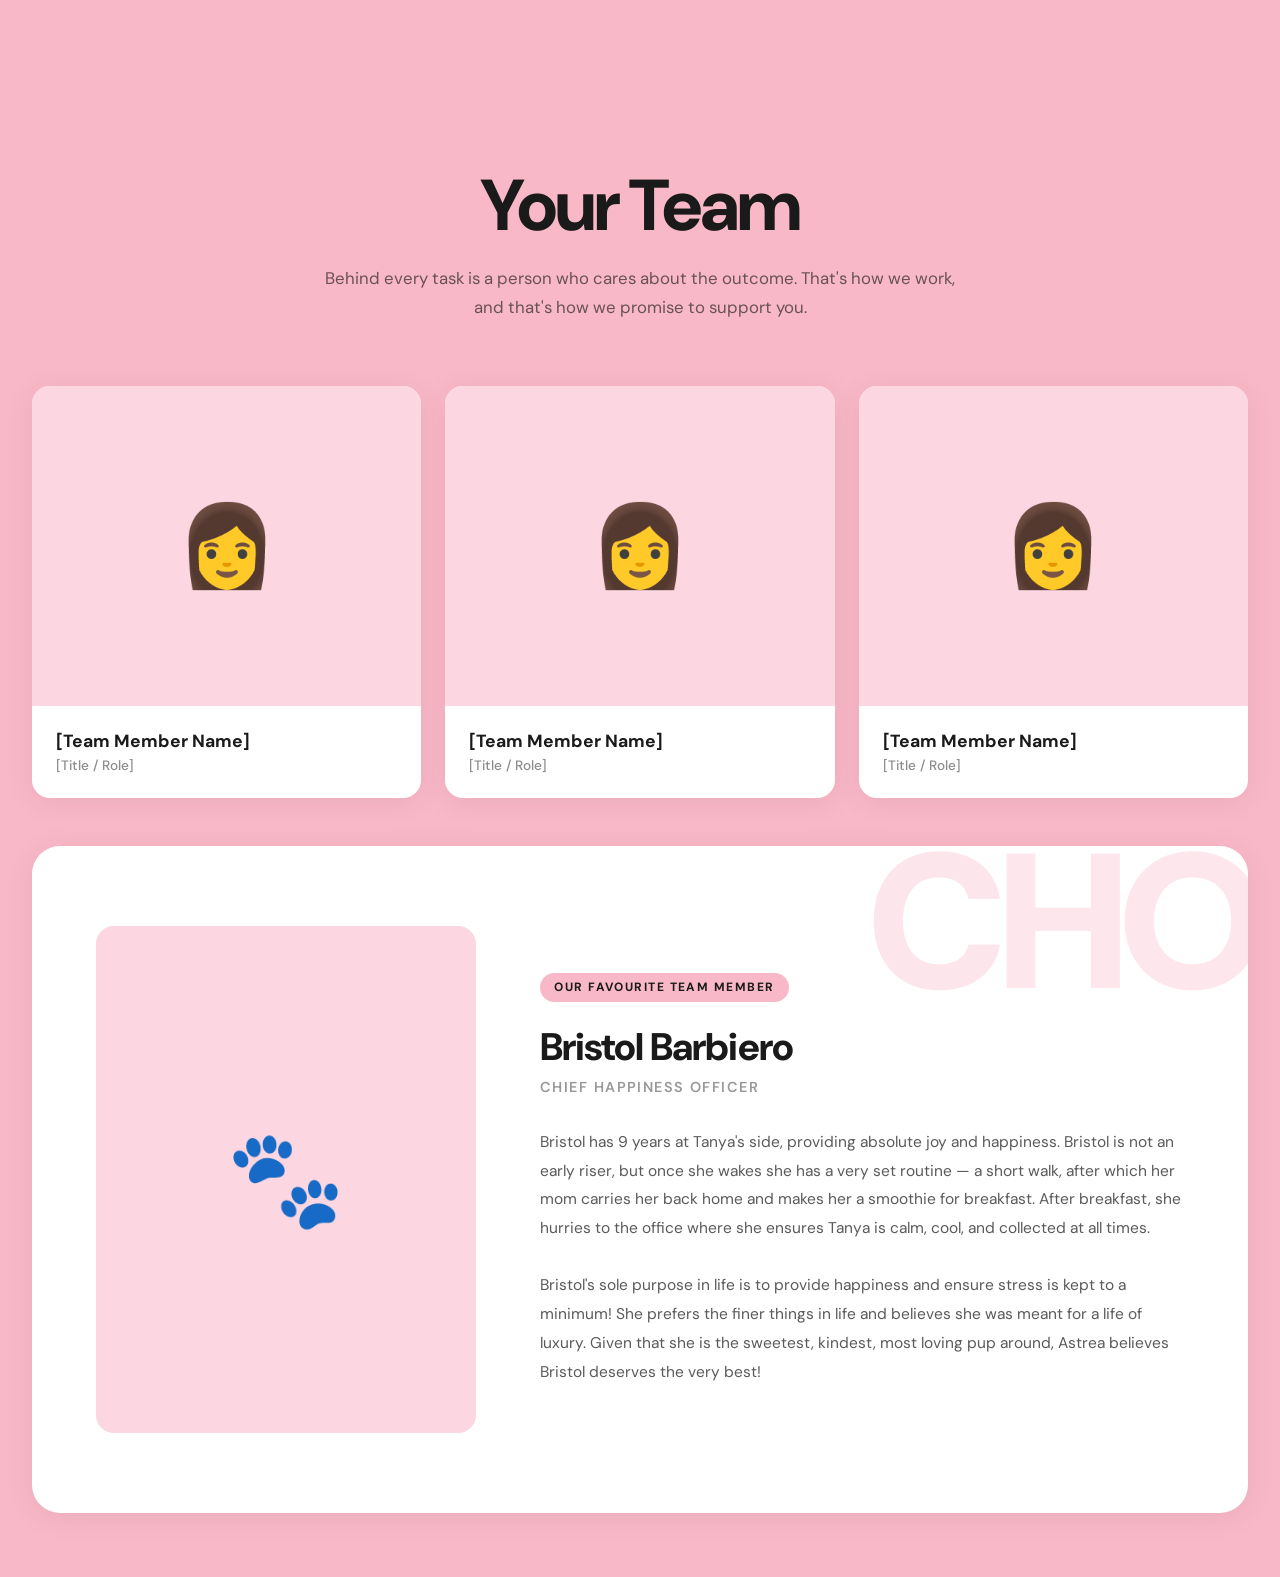
==== about.html @ 012e1cc3 "inital commit with all static files no links" ====
<!DOCTYPE html>
<html lang="en">
<head>
  <meta charset="UTF-8">
  <meta name="viewport" content="width=device-width, initial-scale=1.0">
  <title>About — Astrea eDiscovery</title>
  <link rel="icon" type="image/png" href="images/favicon.png">
  <link rel="stylesheet" href="css/style.css">
  <style>
    /* ── ABOUT PAGE ────────────────────────── */

    .page-hero {
      padding: 5rem 2rem 4rem;
      text-align: center;
      max-width: 700px;
      margin: 0 auto;
    }

    .page-hero h1 {
      font-size: clamp(2.8rem, 6vw, 4.5rem);
      font-weight: 800;
      letter-spacing: -0.03em;
      line-height: 1.05;
      margin-bottom: 1.25rem;
      opacity: 0;
      animation: heroFade 0.7s 0.1s ease forwards;
    }

    .page-hero p {
      font-size: 1.05rem;
      line-height: 1.75;
      color: rgba(26,26,26,0.65);
      opacity: 0;
      animation: heroFade 0.7s 0.3s ease forwards;
    }

    @keyframes heroFade {
      from { opacity: 0; transform: translateY(14px); }
      to   { opacity: 1; transform: translateY(0); }
    }

    /* ── TEAM GRID ──────────────────────────── */
    .team-section {
      padding: 0 2rem 3rem;
    }

    .team-grid {
      max-width: 1240px;
      margin: 0 auto;
      display: grid;
      grid-template-columns: repeat(3, 1fr);
      gap: 1.5rem;
    }

    .team-card {
      background: var(--white);
      border-radius: var(--radius-md);
      overflow: hidden;
      cursor: pointer;
      transition: transform var(--transition), box-shadow var(--transition);
      box-shadow: var(--shadow-card);
      position: relative;
    }

    .team-card:hover {
      transform: translateY(-6px);
      box-shadow: var(--shadow-lift);
    }

    .team-card:hover .card-overlay {
      opacity: 1;
    }

    .card-img-wrap {
      position: relative;
      height: 320px;
      overflow: hidden;
      background: var(--pink-light);
    }

    .card-img-wrap img {
      width: 100%;
      height: 100%;
      object-fit: cover;
      object-position: top center;
      transition: transform 0.5s ease;
    }

    .team-card:hover .card-img-wrap img {
      transform: scale(1.04);
    }

    .card-overlay {
      position: absolute;
      inset: 0;
      background: linear-gradient(to top, rgba(26,26,26,0.55) 0%, transparent 60%);
      opacity: 0;
      transition: opacity var(--transition);
      display: flex;
      align-items: flex-end;
      padding: 1.5rem;
    }

    .card-overlay span {
      color: white;
      font-weight: 700;
      font-size: 0.85rem;
      letter-spacing: 0.08em;
      text-transform: uppercase;
    }

    .card-info {
      padding: 1.5rem;
    }

    .card-info h3 {
      font-size: 1.1rem;
      font-weight: 700;
      margin-bottom: 0.3rem;
    }

    .card-info .role {
      font-size: 0.85rem;
      font-weight: 500;
      color: rgba(26,26,26,0.5);
    }

    /* ── MODAL ──────────────────────────────── */
    .modal-overlay {
      position: fixed;
      inset: 0;
      background: rgba(10,10,10,0.65);
      z-index: 1000;
      display: flex;
      align-items: center;
      justify-content: center;
      padding: 2rem;
      opacity: 0;
      visibility: hidden;
      transition: opacity 0.35s ease, visibility 0.35s ease;
      backdrop-filter: blur(4px);
    }

    .modal-overlay.open {
      opacity: 1;
      visibility: visible;
    }

    .modal {
      background: var(--white);
      border-radius: var(--radius-lg);
      max-width: 900px;
      width: 100%;
      max-height: 90vh;
      overflow: hidden;
      display: grid;
      grid-template-columns: 340px 1fr;
      transform: scale(0.9) translateY(20px);
      transition: transform 0.35s cubic-bezier(0.34,1.56,0.64,1);
      position: relative;
    }

    .modal-overlay.open .modal {
      transform: scale(1) translateY(0);
    }

    .modal-img {
      background: var(--pink-light);
      overflow: hidden;
    }

    .modal-img img {
      width: 100%;
      height: 100%;
      object-fit: cover;
      object-position: top center;
    }

    .modal-body {
      padding: 3rem 2.5rem;
      overflow-y: auto;
      display: flex;
      flex-direction: column;
      justify-content: center;
    }

    .modal-close {
      position: absolute;
      top: 1.25rem;
      right: 1.25rem;
      width: 36px;
      height: 36px;
      background: var(--dark);
      border: none;
      border-radius: 50%;
      display: flex;
      align-items: center;
      justify-content: center;
      cursor: pointer;
      color: white;
      transition: background var(--transition), transform var(--transition);
      z-index: 10;
    }

    .modal-close:hover {
      background: #444;
      transform: rotate(90deg);
    }

    .modal-name {
      font-size: 2rem;
      font-weight: 800;
      letter-spacing: -0.02em;
      margin-bottom: 0.35rem;
    }

    .modal-role {
      font-size: 0.9rem;
      font-weight: 600;
      letter-spacing: 0.08em;
      text-transform: uppercase;
      color: rgba(26,26,26,0.45);
      margin-bottom: 2rem;
      padding-bottom: 2rem;
      border-bottom: 1px solid rgba(0,0,0,0.07);
    }

    .modal-bio {
      font-size: 0.95rem;
      line-height: 1.8;
      color: rgba(26,26,26,0.75);
    }

    /* ── CHO SECTION ────────────────────────── */
    .cho-section {
      padding: 0 2rem 4rem;
    }

    .cho-inner {
      max-width: 1240px;
      margin: 0 auto;
      background: var(--white);
      border-radius: var(--radius-lg);
      padding: 5rem 4rem;
      display: grid;
      grid-template-columns: 380px 1fr;
      gap: 4rem;
      align-items: center;
      box-shadow: var(--shadow-card);
      position: relative;
      overflow: hidden;
    }

    .cho-inner::before {
      content: 'CHO';
      position: absolute;
      top: -0.1em;
      right: -0.05em;
      font-size: 12rem;
      font-weight: 900;
      color: var(--pink);
      opacity: 0.35;
      letter-spacing: -0.05em;
      line-height: 1;
      pointer-events: none;
      user-select: none;
    }

    .cho-img {
      position: relative;
      z-index: 1;
    }

    .cho-img img {
      width: 100%;
      border-radius: var(--radius-md);
      object-fit: cover;
      aspect-ratio: 3/4;
      display: block;
      box-shadow: 0 20px 60px rgba(0,0,0,0.12);
    }

    /* Placeholder for CHO when no image */
    .cho-img-placeholder {
      width: 100%;
      aspect-ratio: 3/4;
      border-radius: var(--radius-md);
      background: var(--pink-light);
      display: flex;
      align-items: center;
      justify-content: center;
      font-size: 6rem;
    }

    .cho-content {
      position: relative;
      z-index: 1;
    }

    .cho-badge {
      display: inline-block;
      background: var(--pink);
      color: var(--dark);
      font-size: 0.75rem;
      font-weight: 700;
      letter-spacing: 0.12em;
      text-transform: uppercase;
      padding: 0.4rem 0.9rem;
      border-radius: 50px;
      margin-bottom: 1.25rem;
    }

    .cho-name {
      font-size: 2.4rem;
      font-weight: 800;
      letter-spacing: -0.025em;
      margin-bottom: 0.4rem;
    }

    .cho-title {
      font-size: 0.9rem;
      font-weight: 600;
      letter-spacing: 0.1em;
      text-transform: uppercase;
      color: rgba(26,26,26,0.45);
      margin-bottom: 2rem;
    }

    .cho-bio {
      font-size: 0.97rem;
      line-height: 1.85;
      color: rgba(26,26,26,0.72);
    }

    /* ── RESPONSIVE ─────────────────────────── */
    @media (max-width: 1024px) {
      .modal { grid-template-columns: 280px 1fr; }
    }

    @media (max-width: 900px) {
      .team-grid { grid-template-columns: repeat(2, 1fr); }
      .cho-inner {
        grid-template-columns: 1fr;
        padding: 3rem 2rem;
        gap: 2.5rem;
      }
      .cho-img { max-width: 320px; margin: 0 auto; }
      .cho-inner::before { font-size: 6rem; }
    }

    @media (max-width: 640px) {
      .team-grid { grid-template-columns: 1fr; }
      .modal {
        grid-template-columns: 1fr;
        grid-template-rows: 260px 1fr;
        max-height: 85vh;
      }
      .modal-img { height: 260px; }
      .modal-body { padding: 2rem 1.5rem; }
    }
  </style>
</head>
<body>

<!-- ═══════════════ NAV ═══════════════════ -->
<div id="site-header"></div>


<!-- ═══════════════ PAGE HERO ════════════ -->
<div class="page-hero">
  <h1>Your Team</h1>
  <p>Behind every task is a person who cares about the outcome. That's how we work, and that's how we promise to support you.</p>
</div>


<!-- ═══════════════ TEAM GRID ════════════ -->
<section class="team-section">
  <div class="team-grid">

    <!--
      INSTRUCTIONS FOR YOU:
      Replace the placeholder text below with real names, roles, bios, and photo paths.
      Photos should go in the /images/ folder and be referenced like: src="images/team-jane.jpg"
      Each team-card has a data-member attribute — the JS reads it to open the right modal.
    -->

    <div class="team-card reveal reveal-delay-1" onclick="openModal('member1')">
      <div class="card-img-wrap">
        <!--
          Replace src with your team member's photo:
          src="images/team-member1.jpg"
          The placeholder below shows a pink background until you add the real photo.
        -->
        <div style="width:100%;height:100%;background:var(--pink-light);display:flex;align-items:center;justify-content:center;font-size:5rem;">👩</div>
        <div class="card-overlay"><span>View Profile</span></div>
      </div>
      <div class="card-info">
        <h3>[Team Member Name]</h3>
        <p class="role">[Title / Role]</p>
      </div>
    </div>

    <div class="team-card reveal reveal-delay-2" onclick="openModal('member2')">
      <div class="card-img-wrap">
        <div style="width:100%;height:100%;background:var(--pink-light);display:flex;align-items:center;justify-content:center;font-size:5rem;">👩</div>
        <div class="card-overlay"><span>View Profile</span></div>
      </div>
      <div class="card-info">
        <h3>[Team Member Name]</h3>
        <p class="role">[Title / Role]</p>
      </div>
    </div>

    <div class="team-card reveal reveal-delay-3" onclick="openModal('member3')">
      <div class="card-img-wrap">
        <div style="width:100%;height:100%;background:var(--pink-light);display:flex;align-items:center;justify-content:center;font-size:5rem;">👩</div>
        <div class="card-overlay"><span>View Profile</span></div>
      </div>
      <div class="card-info">
        <h3>[Team Member Name]</h3>
        <p class="role">[Title / Role]</p>
      </div>
    </div>

    <!-- Add more cards by duplicating the block above -->

  </div>
</section>


<!-- ═══════════════ MODALS ════════════════ -->
<!-- Shared overlay — JS swaps content inside .modal -->
<div class="modal-overlay" id="modalOverlay" onclick="closeModalOnOverlay(event)">
  <div class="modal" id="modal" role="dialog" aria-modal="true">
    <div class="modal-img" id="modalImg">
      <!-- image injected by JS -->
    </div>
    <div class="modal-body">
      <button class="modal-close" onclick="closeModal()" aria-label="Close">
        <svg width="14" height="14" viewBox="0 0 14 14" fill="none">
          <line x1="1" y1="1" x2="13" y2="13" stroke="white" stroke-width="2.2" stroke-linecap="round"/>
          <line x1="13" y1="1" x2="1" y2="13" stroke="white" stroke-width="2.2" stroke-linecap="round"/>
        </svg>
      </button>
      <div id="modalName" class="modal-name"></div>
      <div id="modalRole" class="modal-role"></div>
      <div id="modalBio" class="modal-bio"></div>
    </div>
  </div>
</div>


<!-- ═══════════════ CHO SECTION ══════════ -->
<section class="cho-section">
  <div class="cho-inner reveal">

    <div class="cho-img">
      <!--
        To use Bristol's real photo, replace the placeholder below with:
        <img src="images/bristol.jpg" alt="Bristol Barbiero — Chief Happiness Officer">
        And remove the placeholder div.
      -->
      <div class="cho-img-placeholder">🐾</div>
    </div>

    <div class="cho-content">
      <span class="cho-badge">Our Favourite Team Member</span>
      <div class="cho-name">Bristol Barbiero</div>
      <div class="cho-title">Chief Happiness Officer</div>
      <p class="cho-bio">
        Bristol has 9 years at Tanya's side, providing absolute joy and happiness. Bristol is not an early riser, but once she wakes she has a very set routine — a short walk, after which her mom carries her back home and makes her a smoothie for breakfast. After breakfast, she hurries to the office where she ensures Tanya is calm, cool, and collected at all times.<br><br>
        Bristol's sole purpose in life is to provide happiness and ensure stress is kept to a minimum! She prefers the finer things in life and believes she was meant for a life of luxury. Given that she is the sweetest, kindest, most loving pup around, Astrea believes Bristol deserves the very best!
      </p>
    </div>

  </div>
</section>


<!-- ═══════════════ FOOTER ════════════════ -->
<div id="site-footer"></div>


<script src="js/components.js"></script>
<script>
  /* ══════════════════════════════════════════
     TEAM MEMBER DATA
     Fill in the real names, roles, bios, and
     photo paths for each team member here.
     ══════════════════════════════════════════ */
  const members = {
    member1: {
      name:  '[Team Member Name]',
      role:  '[Title / Role]',
      bio:   '[Add this person\'s bio here. Describe their background, expertise, and what they bring to Astrea eDiscovery. You can include multiple paragraphs by pressing Enter twice between them.]',
      // photo: 'images/team-member1.jpg'  ← uncomment and update when you have photos
      photo: null
    },
    member2: {
      name:  '[Team Member Name]',
      role:  '[Title / Role]',
      bio:   '[Add this person\'s bio here.]',
      photo: null
    },
    member3: {
      name:  '[Team Member Name]',
      role:  '[Title / Role]',
      bio:   '[Add this person\'s bio here.]',
      photo: null
    }
  };

  function openModal(id) {
    const m = members[id];
    if (!m) return;

    const imgEl = document.getElementById('modalImg');

    if (m.photo) {
      imgEl.innerHTML = `<img src="${m.photo}" alt="${m.name}">`;
    } else {
      imgEl.innerHTML = `<div style="
        width:100%;height:100%;background:var(--pink-light);
        display:flex;align-items:center;justify-content:center;
        font-size:6rem;">👩</div>`;
    }

    document.getElementById('modalName').textContent = m.name;
    document.getElementById('modalRole').textContent  = m.role;
    document.getElementById('modalBio').innerHTML = m.bio
      .split('\n\n')
      .map(p => `<p style="margin-bottom:1rem;">${p}</p>`)
      .join('');

    document.getElementById('modalOverlay').classList.add('open');
    document.body.style.overflow = 'hidden';
  }

  function closeModal() {
    document.getElementById('modalOverlay').classList.remove('open');
    document.body.style.overflow = '';
  }

  function closeModalOnOverlay(e) {
    if (e.target === document.getElementById('modalOverlay')) closeModal();
  }

  // ESC key closes modal
  document.addEventListener('keydown', e => {
    if (e.key === 'Escape') closeModal();
  });
</script>
</body>
</html>
---- css/style.css ----
/* =============================================
   ASTREA eDISCOVERY — SHARED STYLES
   ============================================= */

@import url('https://fonts.googleapis.com/css2?family=DM+Sans:ital,opsz,wght@0,9..40,300;0,9..40,400;0,9..40,500;0,9..40,600;0,9..40,700;0,9..40,800;1,9..40,400&display=swap');

:root {
  --pink:        #F9B8C8;
  --pink-light:  #fcd6e1;
  --pink-dark:   #f0a0bb;
  --dark:        #1a1a1a;
  --dark-2:      #2e2e2e;
  --footer-bg:   #111111;
  --white:       #ffffff;
  --card-bg:     rgba(255,255,255,0.95);
  --radius-sm:   10px;
  --radius-md:   18px;
  --radius-lg:   28px;
  --shadow-card: 0 4px 30px rgba(0,0,0,0.07);
  --shadow-lift: 0 16px 50px rgba(0,0,0,0.13);
  --transition:  0.28s cubic-bezier(0.4,0,0.2,1);
}

*, *::before, *::after { margin: 0; padding: 0; box-sizing: border-box; }

html { scroll-behavior: smooth; }

body {
  font-family: 'DM Sans', sans-serif;
  background: var(--pink);
  color: var(--dark);
  -webkit-font-smoothing: antialiased;
  overflow-x: hidden;
}

/* ─── NAV — FLOATING ISLAND ───────────────── */
.nav-wrapper {
  position: fixed;
  top: 0;
  left: 0;
  right: 0;
  z-index: 900;
  display: flex;
  justify-content: center;
  padding: 1rem 1.5rem;
  pointer-events: none; /* let clicks pass through the wrapper */
  transition: transform 0.4s cubic-bezier(0.4, 0, 0.2, 1),
              opacity  0.4s cubic-bezier(0.4, 0, 0.2, 1);
}

/* Hide on scroll down */
.nav-wrapper.nav-hidden {
  transform: translateY(-120%);
  opacity: 0;
}

.nav {
  pointer-events: all; /* re-enable clicks on the actual nav pill */
  background: rgba(255, 255, 255, 0.92);
  backdrop-filter: blur(20px);
  -webkit-backdrop-filter: blur(20px);
  border-radius: 999px;
  border: 1px solid rgba(255, 255, 255, 0.8);
  box-shadow: 0 8px 32px rgba(0, 0, 0, 0.10),
              0 2px 8px rgba(0, 0, 0, 0.06);
  display: flex;
  align-items: center;
  gap: 0.5rem;
  padding: 0.5rem 0.6rem 0.5rem 0.6rem;
  max-width: 860px;
  width: 100%;
  transition: box-shadow 0.3s ease, background 0.3s ease;
}

.nav:hover {
  box-shadow: 0 12px 40px rgba(0, 0, 0, 0.13),
              0 2px 8px rgba(0, 0, 0, 0.07);
}

/* Logo */
.nav-logo {
  display: flex;
  align-items: center;
  flex-shrink: 0;
  text-decoration: none;
}

.nav-logo img {
  width: 46px;
  height: 46px;
  border-radius: 50%;
  object-fit: cover;
  border: 2px solid rgba(0,0,0,0.08);
  display: block;
}

/* Links */
.nav-links {
  display: flex;
  align-items: center;
  gap: 0.25rem;
  list-style: none;
  flex: 1;
  justify-content: center;
}

.nav-links a {
  text-decoration: none;
  color: var(--dark);
  font-weight: 500;
  font-size: 0.93rem;
  padding: 0.5rem 0.9rem;
  border-radius: 999px;
  transition: background var(--transition), color var(--transition);
  white-space: nowrap;
}

.nav-links a:hover {
  background: rgba(249, 184, 200, 0.3);
  color: var(--dark);
}

.nav-links a.active {
  background: rgba(249, 184, 200, 0.45);
  font-weight: 600;
}

/* Contact button */
.btn-nav {
  background: var(--dark) !important;
  color: var(--white) !important;
  padding: 0.6rem 1.4rem !important;
  border-radius: 999px !important;
  font-weight: 700 !important;
  letter-spacing: 0.07em !important;
  font-size: 0.78rem !important;
  text-transform: uppercase !important;
  transition: background var(--transition), transform var(--transition) !important;
}

.btn-nav:hover {
  background: #333 !important;
  transform: scale(1.03) !important;
}

/* Hamburger */
.hamburger {
  display: none;
  flex-direction: column;
  gap: 4px;
  cursor: pointer;
  background: none;
  border: none;
  padding: 8px;
  border-radius: 50%;
  flex-shrink: 0;
}

.hamburger span {
  display: block;
  width: 20px;
  height: 2px;
  background: var(--dark);
  border-radius: 2px;
  transition: all 0.3s;
}

.hamburger.open span:nth-child(1) { transform: rotate(45deg) translate(4px, 4px); }
.hamburger.open span:nth-child(2) { opacity: 0; }
.hamburger.open span:nth-child(3) { transform: rotate(-45deg) translate(4px, -4px); }

/* Body offset so content isn't hidden under fixed nav */
body { padding-top: 88px; }

/* ─── BUTTONS ─────────────────────────────── */
.btn-outline {
  display: inline-flex;
  align-items: center;
  gap: 0.5rem;
  border: 2px solid var(--dark);
  color: var(--dark);
  background: transparent;
  padding: 0.85rem 2.5rem;
  border-radius: 50px;
  font-family: 'DM Sans', sans-serif;
  font-weight: 700;
  letter-spacing: 0.1em;
  font-size: 0.82rem;
  text-transform: uppercase;
  text-decoration: none;
  cursor: pointer;
  transition: all var(--transition);
}

.btn-outline:hover {
  background: var(--dark);
  color: var(--white);
  transform: translateY(-2px);
  box-shadow: 0 8px 24px rgba(0,0,0,0.15);
}

.btn-solid {
  display: inline-flex;
  align-items: center;
  gap: 0.5rem;
  border: 2px solid var(--dark);
  color: var(--white);
  background: var(--dark);
  padding: 0.85rem 2.5rem;
  border-radius: 50px;
  font-family: 'DM Sans', sans-serif;
  font-weight: 700;
  letter-spacing: 0.07em;
  font-size: 0.85rem;
  text-decoration: none;
  cursor: pointer;
  transition: all var(--transition);
}

.btn-solid:hover {
  background: transparent;
  color: var(--dark);
  transform: translateY(-2px);
}

/* ─── SECTION WRAPPER ─────────────────────── */
.section-wrap {
  max-width: 1240px;
  margin: 0 auto;
  padding: 0 2rem;
}

/* ─── WHITE CARD BLOCK ────────────────────── */
.card-block {
  background: var(--white);
  border-radius: var(--radius-lg);
  box-shadow: var(--shadow-card);
  padding: 4rem 3rem;
}

/* ─── SCROLL REVEAL ───────────────────────── */
.reveal {
  opacity: 0;
  transform: translateY(28px);
  transition: opacity 0.65s ease, transform 0.65s ease;
}

.reveal.visible {
  opacity: 1;
  transform: translateY(0);
}

.reveal-delay-1 { transition-delay: 0.1s; }
.reveal-delay-2 { transition-delay: 0.2s; }
.reveal-delay-3 { transition-delay: 0.3s; }
.reveal-delay-4 { transition-delay: 0.4s; }

/* ─── FOOTER ──────────────────────────────── */
.footer {
  background: var(--footer-bg);
  color: var(--white);
  margin-top: 5rem;
  padding: 5rem 2.5rem 2rem;
}

.footer-inner {
  max-width: 1240px;
  margin: 0 auto;
}

.footer-top {
  display: grid;
  grid-template-columns: 2fr 1fr 1fr 2fr;
  gap: 3.5rem;
  padding-bottom: 3.5rem;
  border-bottom: 1px solid rgba(255,255,255,0.08);
}

.footer-brand-name {
  font-size: 1.3rem;
  font-weight: 800;
  letter-spacing: -0.01em;
  margin-bottom: 0.4rem;
  color: var(--white);
}

.footer-brand-tag {
  font-size: 0.78rem;
  font-weight: 500;
  letter-spacing: 0.12em;
  text-transform: uppercase;
  color: rgba(255,255,255,0.4);
  margin-bottom: 1.75rem;
}

.footer-social-links {
  display: flex;
  gap: 0.6rem;
}

.footer-social-btn {
  width: 38px;
  height: 38px;
  background: rgba(255,255,255,0.07);
  border-radius: 8px;
  display: flex;
  align-items: center;
  justify-content: center;
  color: rgba(255,255,255,0.6);
  text-decoration: none;
  transition: background var(--transition), color var(--transition);
}

.footer-social-btn:hover {
  background: var(--pink);
  color: var(--dark);
}

.footer-col-title {
  font-size: 0.72rem;
  font-weight: 700;
  letter-spacing: 0.18em;
  text-transform: uppercase;
  color: rgba(255,255,255,0.38);
  margin-bottom: 1.25rem;
}

.footer-col ul {
  list-style: none;
  display: flex;
  flex-direction: column;
  gap: 0.7rem;
}

.footer-col ul a {
  color: rgba(255,255,255,0.65);
  text-decoration: none;
  font-size: 0.9rem;
  transition: color var(--transition);
}

.footer-col ul a:hover { color: var(--pink); }

.footer-newsletter-sub {
  font-size: 0.85rem;
  color: rgba(255,255,255,0.5);
  line-height: 1.65;
  margin-bottom: 1.25rem;
}

.footer-form {
  display: flex;
  border-radius: var(--radius-sm);
  overflow: hidden;
  border: 1px solid rgba(255,255,255,0.12);
}

.footer-form input {
  flex: 1;
  background: rgba(255,255,255,0.05);
  border: none;
  padding: 0.85rem 1.1rem;
  color: var(--white);
  font-family: 'DM Sans', sans-serif;
  font-size: 0.88rem;
  outline: none;
}

.footer-form input::placeholder { color: rgba(255,255,255,0.3); }

.footer-form button {
  background: var(--pink);
  color: var(--dark);
  border: none;
  padding: 0.85rem 1.3rem;
  font-family: 'DM Sans', sans-serif;
  font-weight: 700;
  font-size: 0.82rem;
  letter-spacing: 0.05em;
  cursor: pointer;
  transition: opacity var(--transition);
  white-space: nowrap;
}

.footer-form button:hover { opacity: 0.85; }

.footer-bottom {
  display: flex;
  justify-content: space-between;
  align-items: center;
  padding-top: 2rem;
}

.footer-copy {
  font-size: 0.8rem;
  color: rgba(255,255,255,0.3);
}

.footer-legal {
  display: flex;
  gap: 1.75rem;
}

.footer-legal a {
  font-size: 0.8rem;
  color: rgba(255,255,255,0.3);
  text-decoration: none;
  transition: color var(--transition);
}

.footer-legal a:hover { color: rgba(255,255,255,0.7); }

/* ─── RESPONSIVE ──────────────────────────── */
@media (max-width: 1024px) {
  .footer-top { grid-template-columns: 1fr 1fr; }
  .footer-brand { grid-column: 1 / -1; }
  .footer-newsletter { grid-column: 1 / -1; }
}

@media (max-width: 768px) {
  .nav { border-radius: 20px; padding: 0.5rem; }
  .hamburger { display: flex; }

  .nav-links {
    display: none;
    position: absolute;
    top: calc(100% + 0.75rem);
    left: 0; right: 0;
    background: rgba(255,255,255,0.97);
    backdrop-filter: blur(20px);
    flex-direction: column;
    align-items: stretch;
    padding: 1rem;
    gap: 0.25rem;
    border-radius: 20px;
    box-shadow: 0 12px 40px rgba(0,0,0,0.12);
  }

  .nav-links.open { display: flex; }
  .nav-links a { border-radius: 12px; padding: 0.75rem 1rem; }
  .btn-nav { text-align: center; border-radius: 12px !important; }
  .nav-wrapper { padding: 0.75rem 1rem; }
  body { padding-top: 80px; }

  /* Footer */
  .footer-top { grid-template-columns: 1fr; gap: 2.5rem; }
  .footer-bottom { flex-direction: column; gap: 1rem; text-align: center; }
  .footer-legal { justify-content: center; }
  .card-block { padding: 2.5rem 1.5rem; }
}
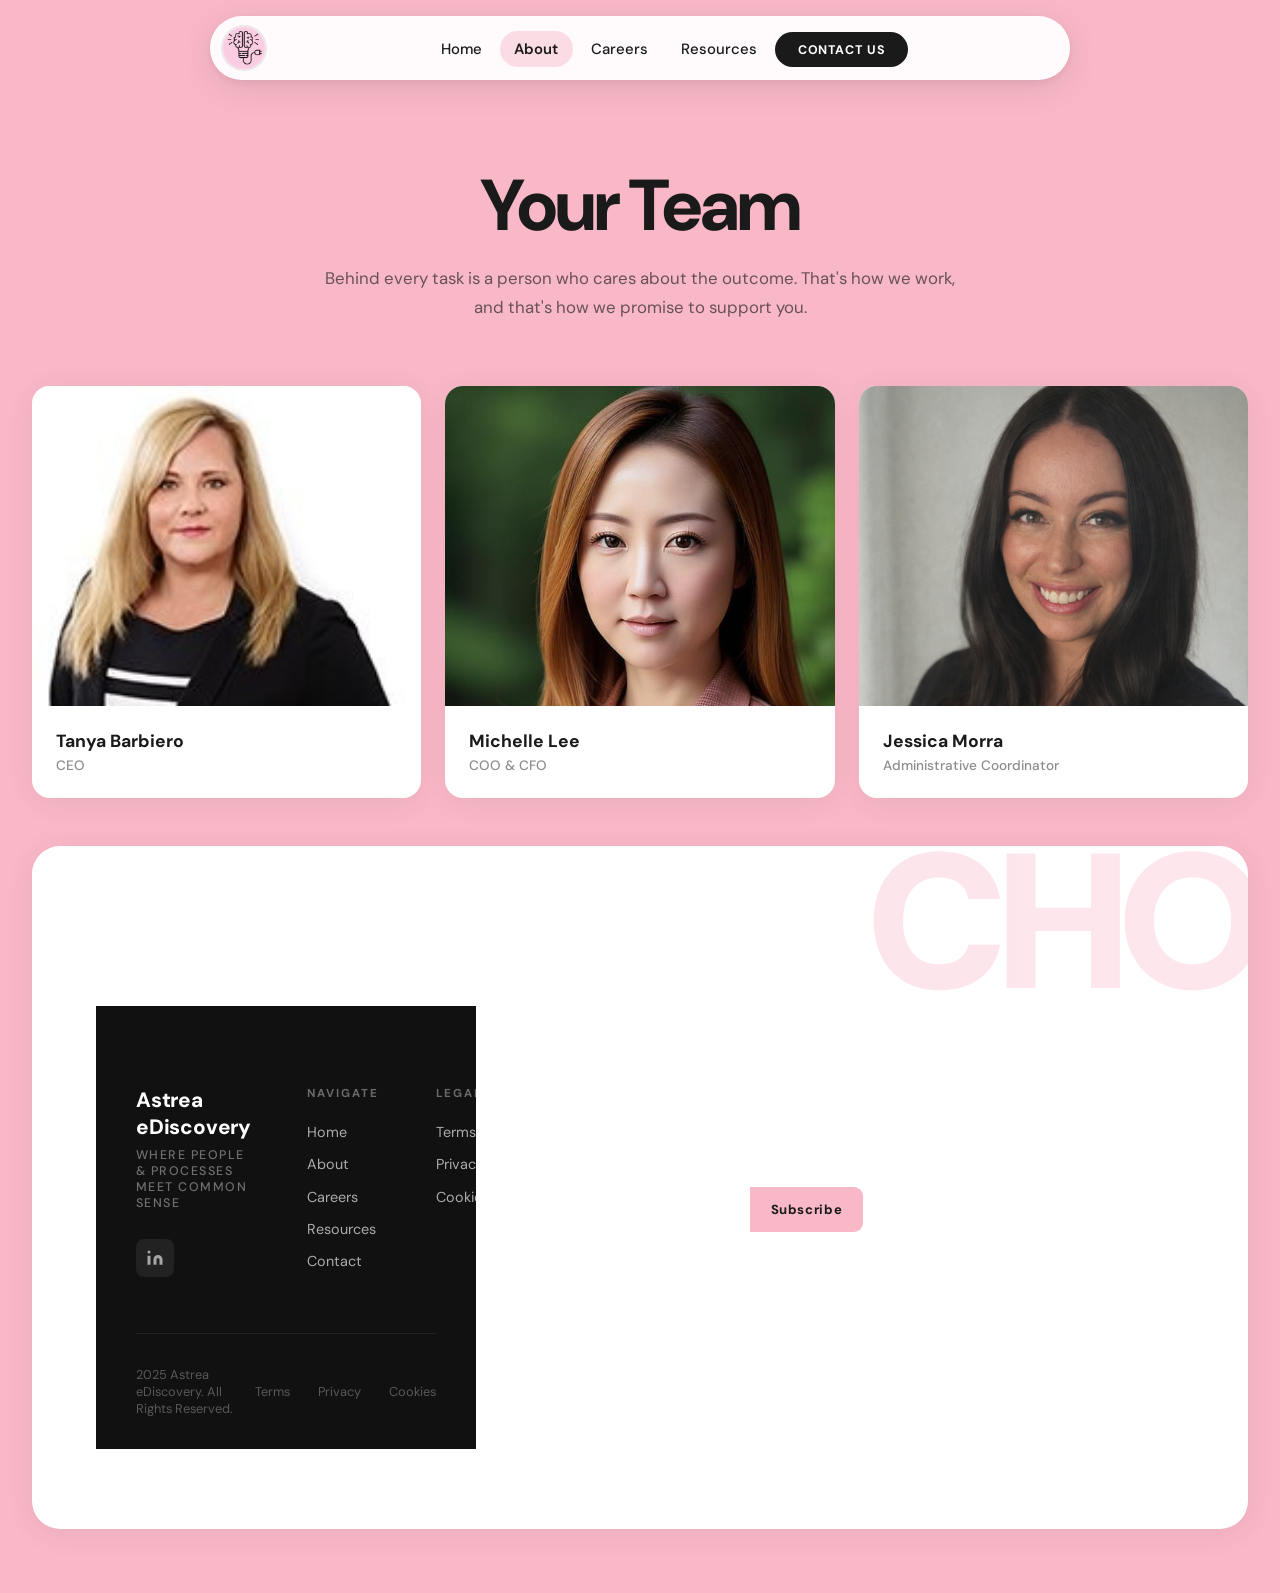
==== commit b3a03b60: "added photos and bio for demo" ====
--- a/about.html
+++ b/about.html
@@ -377,52 +377,41 @@
 <section class="team-section">
   <div class="team-grid">
 
-    <!--
-      INSTRUCTIONS FOR YOU:
-      Replace the placeholder text below with real names, roles, bios, and photo paths.
-      Photos should go in the /images/ folder and be referenced like: src="images/team-jane.jpg"
-      Each team-card has a data-member attribute — the JS reads it to open the right modal.
-    -->
-
-    <div class="team-card reveal reveal-delay-1" onclick="openModal('member1')">
+    <!-- Tanya -->
+    <div class="team-card reveal reveal-delay-1" onclick="openModal('tanya')">
       <div class="card-img-wrap">
-        <!--
-          Replace src with your team member's photo:
-          src="images/team-member1.jpg"
-          The placeholder below shows a pink background until you add the real photo.
-        -->
-        <div style="width:100%;height:100%;background:var(--pink-light);display:flex;align-items:center;justify-content:center;font-size:5rem;">👩</div>
+        <img src="images/Tanya.jpeg" alt="Tanya Barbiero">
         <div class="card-overlay"><span>View Profile</span></div>
       </div>
       <div class="card-info">
-        <h3>[Team Member Name]</h3>
-        <p class="role">[Title / Role]</p>
+        <h3>Tanya Barbiero</h3>
+        <p class="role">CEO</p>
       </div>
     </div>
 
-    <div class="team-card reveal reveal-delay-2" onclick="openModal('member2')">
+    <!-- Michelle -->
+    <div class="team-card reveal reveal-delay-2" onclick="openModal('michelle')">
       <div class="card-img-wrap">
-        <div style="width:100%;height:100%;background:var(--pink-light);display:flex;align-items:center;justify-content:center;font-size:5rem;">👩</div>
+        <img src="images/michelle.jpg" alt="Michelle Lee">
         <div class="card-overlay"><span>View Profile</span></div>
       </div>
       <div class="card-info">
-        <h3>[Team Member Name]</h3>
-        <p class="role">[Title / Role]</p>
+        <h3>Michelle Lee</h3>
+        <p class="role">COO & CFO</p>
       </div>
     </div>
 
-    <div class="team-card reveal reveal-delay-3" onclick="openModal('member3')">
+    <!-- Jessica -->
+    <div class="team-card reveal reveal-delay-3" onclick="openModal('jessica')">
       <div class="card-img-wrap">
-        <div style="width:100%;height:100%;background:var(--pink-light);display:flex;align-items:center;justify-content:center;font-size:5rem;">👩</div>
+        <img src="images/Jessica.png" alt="Jessica Morra">
         <div class="card-overlay"><span>View Profile</span></div>
       </div>
       <div class="card-info">
-        <h3>[Team Member Name]</h3>
-        <p class="role">[Title / Role]</p>
+        <h3>Jessica Morra</h3>
+        <p class="role">Administrative Coordinator</p>
       </div>
     </div>
-
-    <!-- Add more cards by duplicating the block above -->
 
   </div>
 </section>
@@ -457,10 +446,7 @@
     <div class="cho-img">
       <!--
         To use Bristol's real photo, replace the placeholder below with:
-        <img src="images/bristol.jpg" alt="Bristol Barbiero — Chief Happiness Officer">
-        And remove the placeholder div.
-      -->
-      <div class="cho-img-placeholder">🐾</div>
+      <img src="images/bristol.jpg" alt="Bristol Barbiero — Chief Happiness Officer" style="width:100%;border-radius:var(--radius-md);object-fit:cover;aspect-ratio:3/4;display:block;box-shadow:0 20px 60px rgba(0,0,0,0.12);">
     </div>
 
     <div class="cho-content">
@@ -489,24 +475,23 @@
      photo paths for each team member here.
      ══════════════════════════════════════════ */
   const members = {
-    member1: {
-      name:  '[Team Member Name]',
-      role:  '[Title / Role]',
-      bio:   '[Add this person\'s bio here. Describe their background, expertise, and what they bring to Astrea eDiscovery. You can include multiple paragraphs by pressing Enter twice between them.]',
-      // photo: 'images/team-member1.jpg'  ← uncomment and update when you have photos
-      photo: null
+    tanya: {
+      name:  'Tanya Barbiero',
+      role:  'CEO',
+      photo: 'images/Tanya.jpeg',
+      bio:   'With more than 20 years of experience in leading law firms, Tanya has cultivated extensive trial expertise and a strong reputation in the legal community.\n\nCareer highlights include leading an eDiscovery team at a prominent law firm, where she spearheaded innovative strategies and solutions.\n\nFrequently sought after as a speaker, she has shared insights on legal practices and technology at numerous conferences, reflecting a commitment to advancing the field and supporting professional growth among peers.'
     },
-    member2: {
-      name:  '[Team Member Name]',
-      role:  '[Title / Role]',
-      bio:   '[Add this person\'s bio here.]',
-      photo: null
+    michelle: {
+      name:  'Michelle Lee',
+      role:  'COO & CFO',
+      photo: 'images/michelle.jpg',
+      bio:   'With 20 years of experience in the legal industry, including 13 years specializing in eDiscovery, Michelle brings a wealth of expertise to her dual role as CFO & COO. A Certified eDiscovery Specialist, she has worked both in private practice at a top-tier law firm and in-house as an eDiscovery lead, giving her a comprehensive understanding of the legal and operational aspects of discovery management.\n\nMichelle\'s background includes overseeing eDiscovery budgets, optimizing processes, and managing cross-functional teams that deliver technical and strategic support.\n\nHer career is defined by a commitment to operational excellence, innovation, and collaboration, ensuring that both client and organizational objectives are met with precision and efficiency.'
     },
-    member3: {
-      name:  '[Team Member Name]',
-      role:  '[Title / Role]',
-      bio:   '[Add this person\'s bio here.]',
-      photo: null
+    jessica: {
+      name:  'Jessica Morra',
+      role:  'Administrative Coordinator',
+      photo: 'images/Jessica.png',
+      bio:   'After a decade in the fast-paced automotive industry, Jessica transitioned into eDiscovery, bringing with her proven strengths in client experience, workflow management, and clear communication.\n\nWhile new to eDiscovery, Jessica is highly detail-oriented, quick to learn, and dedicated to supporting the team with precision and professionalism.\n\nWith a strong foundation in client communication, problem-solving, and detail-driven work, Jessica is looking forward to building a career in eDiscovery, where organization, accuracy, and trust are critical.'
     }
   };
 
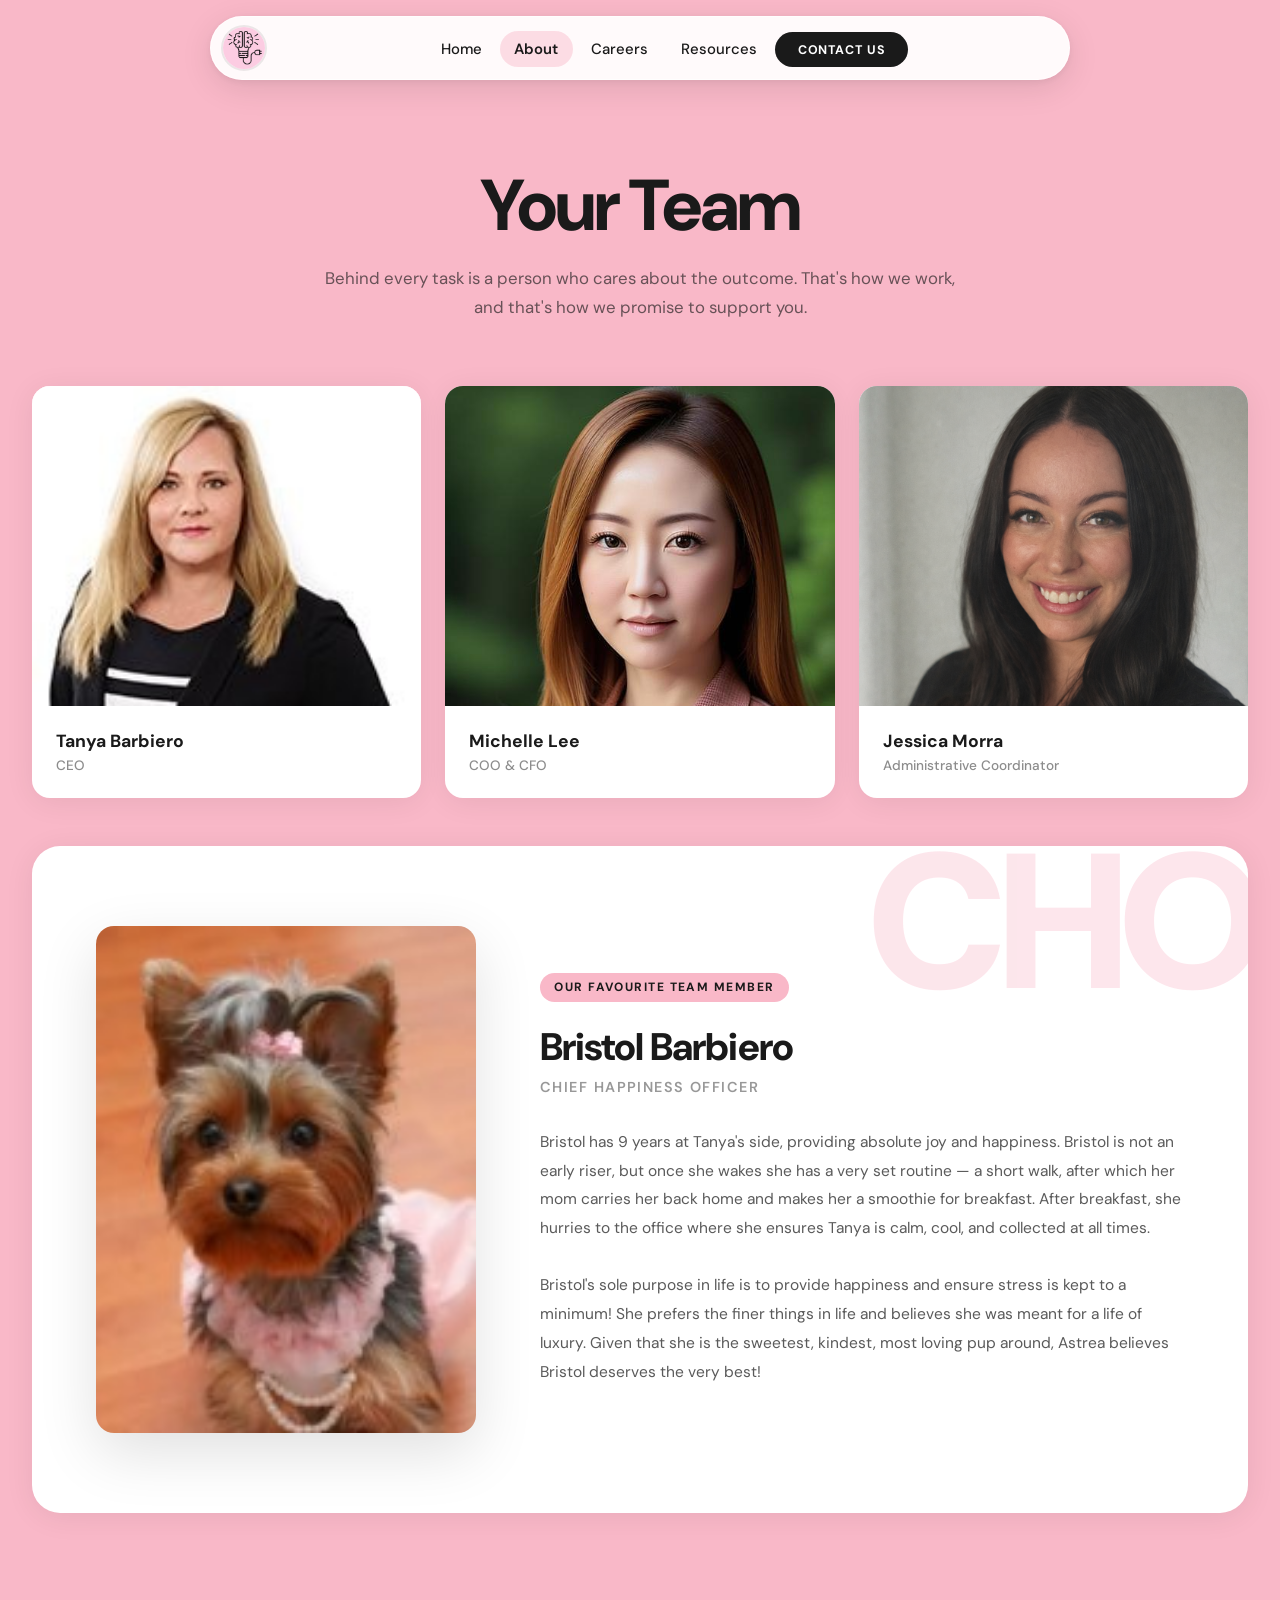
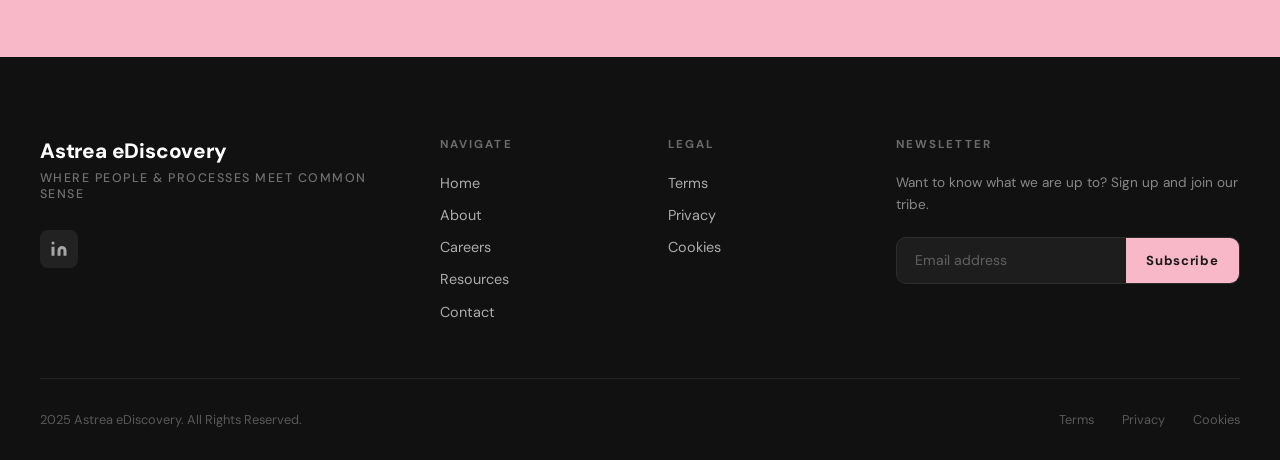
==== commit 1ad5baa2: "fixed bug in about page" ====
--- a/about.html
+++ b/about.html
@@ -444,8 +444,6 @@
   <div class="cho-inner reveal">
 
     <div class="cho-img">
-      <!--
-        To use Bristol's real photo, replace the placeholder below with:
       <img src="images/bristol.jpg" alt="Bristol Barbiero — Chief Happiness Officer" style="width:100%;border-radius:var(--radius-md);object-fit:cover;aspect-ratio:3/4;display:block;box-shadow:0 20px 60px rgba(0,0,0,0.12);">
     </div>
 
